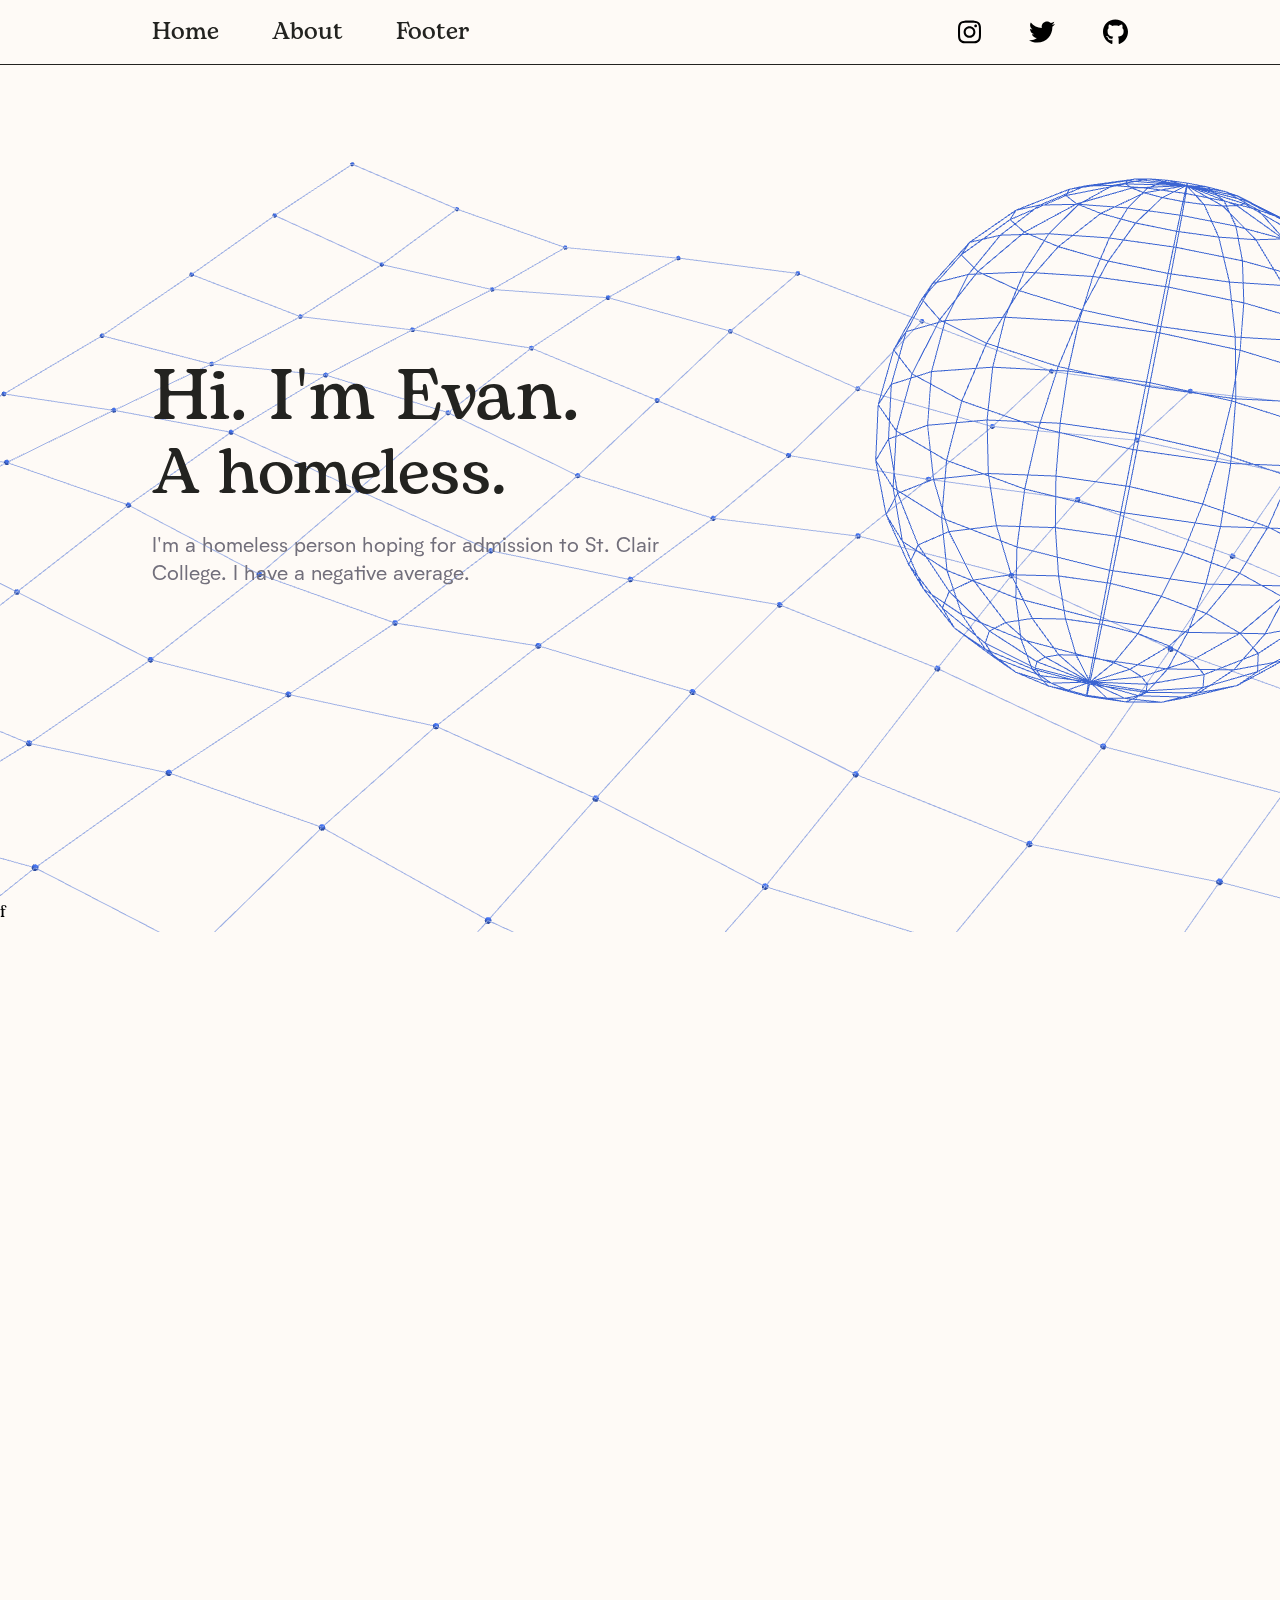
==== projects/portfolio/evan/index.html @ d8cfe243 "Organize files" ====
<!DOCTYPE html>
<html lang="en">
<head>
    <title>About Me</title>
    <meta name="viewport" content="width=device-width,initial-scale=1.0">
    <style>
        @font-face{
            font-family:"Bogart";
            src:url("./fonts/bogart.woff2");
        }
        *{
            font-family:"Bogart";
        }
        @font-face{
            font-family:"Biotif";
            src:url("./fonts/biotif.woff2");
        }
        body::-webkit-scrollbar{
            width:10px;
        }
        body::-webkit-scrollbar-track{
            background:#fefaf6;
        }
        body::-webkit-scrollbar-thumb{
            background-color:#232320;
            border-radius:6px;
            border:3px solid #fefaf6;
        }
        body{
            position:absolute;
            top:0;
            left:0;
            margin:0;
            padding:0;
            width:calc(100vw - (100vw - 100%));
            height:100vh;
            overflow-x:hidden;
            background-color:#fefaf6;
        }
        #nav{
            position:fixed;
            top:0;
            left:0;
            width:100%;
            height:64px;
            border-bottom:1px solid #232320;
            z-index:2147483647;
            backdrop-filter:blur(2px);
            display:flex;
            align-items:center;
            justify-content:center;
        }
        #links{
            width:min(80%,1080px);
            display:flex;
            justify-content:center;
            align-items:center;
        }
        #links div{
            width:50%;
        }
        #nav a{
            padding:24px;
            font-size:24px;
            text-decoration:none;
            color:#232320;
        }
        #social{
            display:flex;
            justify-content:right;
            align-items:center;
        }
        #social a{
            height:26px;
        }
        #social img{
            height:26px;
            cursor:pointer;
        }
        #hero{
            position:absolute;
            top:32px;
            left:0;
            width:100%;
            height:100%;
            display:flex;
            align-items:center;
            justify-content:center;
        }
        #container{
            width:min(80%,1080px);
            display:flex;
            align-items:center;
        }
        #intro{
            width:60%;
            padding:24px;
            box-sizing:border-box;
        }
        #hi{
            font-size:72px;
            line-height:80px;
            margin:0;
            color:#232320;
        }
        #role{
            font-size:64px;
            line-height:72px;
            margin:0;
            color:#232320;
        }
        #desc{
            font-size:20px;
            line-height:28px;
            font-family:"Biotif";
            color:#726f7b;
        }
        #about{
            position:absolute;
            top:100vh;
            left:0;
            width:100%;
            height:100vh;
        }
    </style>
    <script src="./js/three.min.js"></script>
    <script src="./js/vanta.globe.min.js"></script>
</head>
<body>
    <div id="nav">
        <div id="links">
            <div>
                <a href="#hero">Home</a>
                <a href="#about">About</a>
                <a href="#footer">Footer</a>
            </div>
            <div id="social">
                <a href="https://ddg.gg"><img src="./svg/instagram.svg"></a>
                <a href="https://ddg.gg"><img src="./svg/twitter.svg"></a>
                <a href="https://ddg.gg"><img src="./svg/github.svg"></a>
            </div>
        </div>
    </div>
    <div id="hero">
        <div id="container">
            <div id="intro">
                <p id="hi">Hi. I'm Evan.</p>
                <p id="role">A homeless.</p>
                <p id="desc">I'm a homeless person hoping for admission to St. Clair College. I have a negative average.</p>
            </div>
        </div>
    </div>
    <div id="about">
f
    </div>
    <script>
        VANTA.GLOBE({
            el:"#hero",
            mouseControls:false,
            touchControls:false,
            gyroControls:false,
            backgroundColor:0xfefaf6,
            color:0x3b64d2
        });
    </script>
</body>
</html>
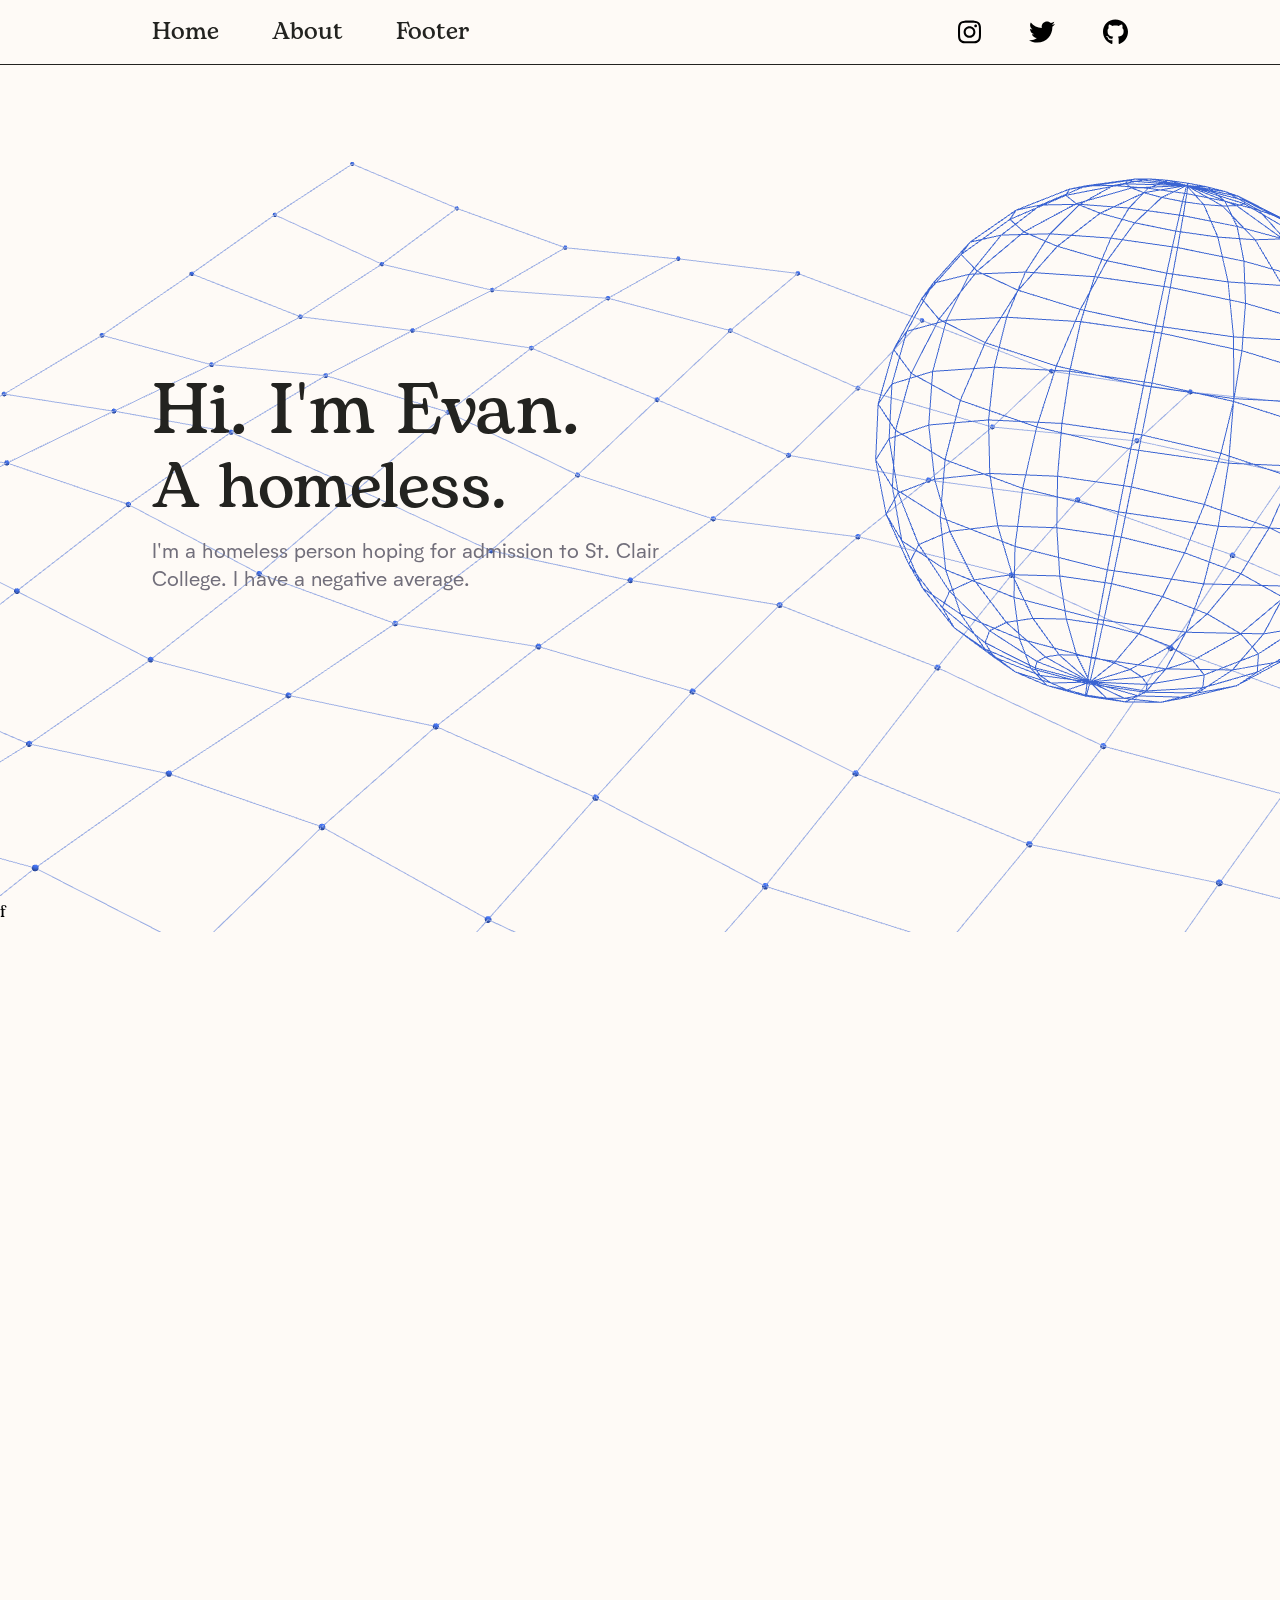
==== commit 85e2f71f: "Add responsiveness" ====
--- a/projects/portfolio/evan/index.html
+++ b/projects/portfolio/evan/index.html
@@ -10,6 +10,7 @@
         }
         *{
             font-family:"Bogart";
+            -webkit-tap-highlight-color:transparent;
         }
         @font-face{
             font-family:"Biotif";
@@ -112,6 +113,8 @@
         #desc{
             font-size:20px;
             line-height:28px;
+            margin:0;
+            margin-top:12px;
             font-family:"Biotif";
             color:#726f7b;
         }
@@ -121,6 +124,88 @@
             left:0;
             width:100%;
             height:100vh;
+        }
+        @media screen and (max-width:1080px){
+            #nav a{
+                padding:20px;
+                font-size:20px;
+            }
+            #social a{
+                height:22px;
+            }
+            #social img{
+                height:22px;
+            }
+            #hi{
+                font-size:52px;
+                line-height:60px;
+            }
+            #role{
+                font-size:40px;
+                line-height:48px;
+            }
+            #desc{
+                font-size:15px;
+                line-height:23px;
+                margin-top:6px;
+            }
+        }
+        @media screen and (max-width:820px){
+            #nav a{
+                padding:16px;
+                font-size:16px;
+            }
+            #social a{
+                height:18px;
+            }
+            #social img{
+                height:18px;
+            }
+            #intro{
+                width:80%;
+            }
+        }
+        @media screen and (max-width:620px){
+            #container{
+                width:calc(100% - 32px);
+            }
+            #links > div:first-child{
+                display:none;
+            }
+            #links{
+                display:block;
+                width:100%;
+            }
+            #social{
+                width:100% !important;
+                padding-right:16px;
+                box-sizing:border-box;
+            }
+            #social a{
+                height:18px;
+            }
+            #social img{
+                height:18px;
+            }
+            #intro{
+                width:100%;
+            }
+            #desc{
+                width:75%;
+            }
+            #hi{
+                font-size:44px;
+                line-height:52px;
+            }
+            #role{
+                font-size:34px;
+                line-height:42px;
+            }
+            #desc{
+                font-size:14px;
+                line-height:22px;
+                margin-top:4px;
+            }
         }
     </style>
     <script src="./js/three.min.js"></script>
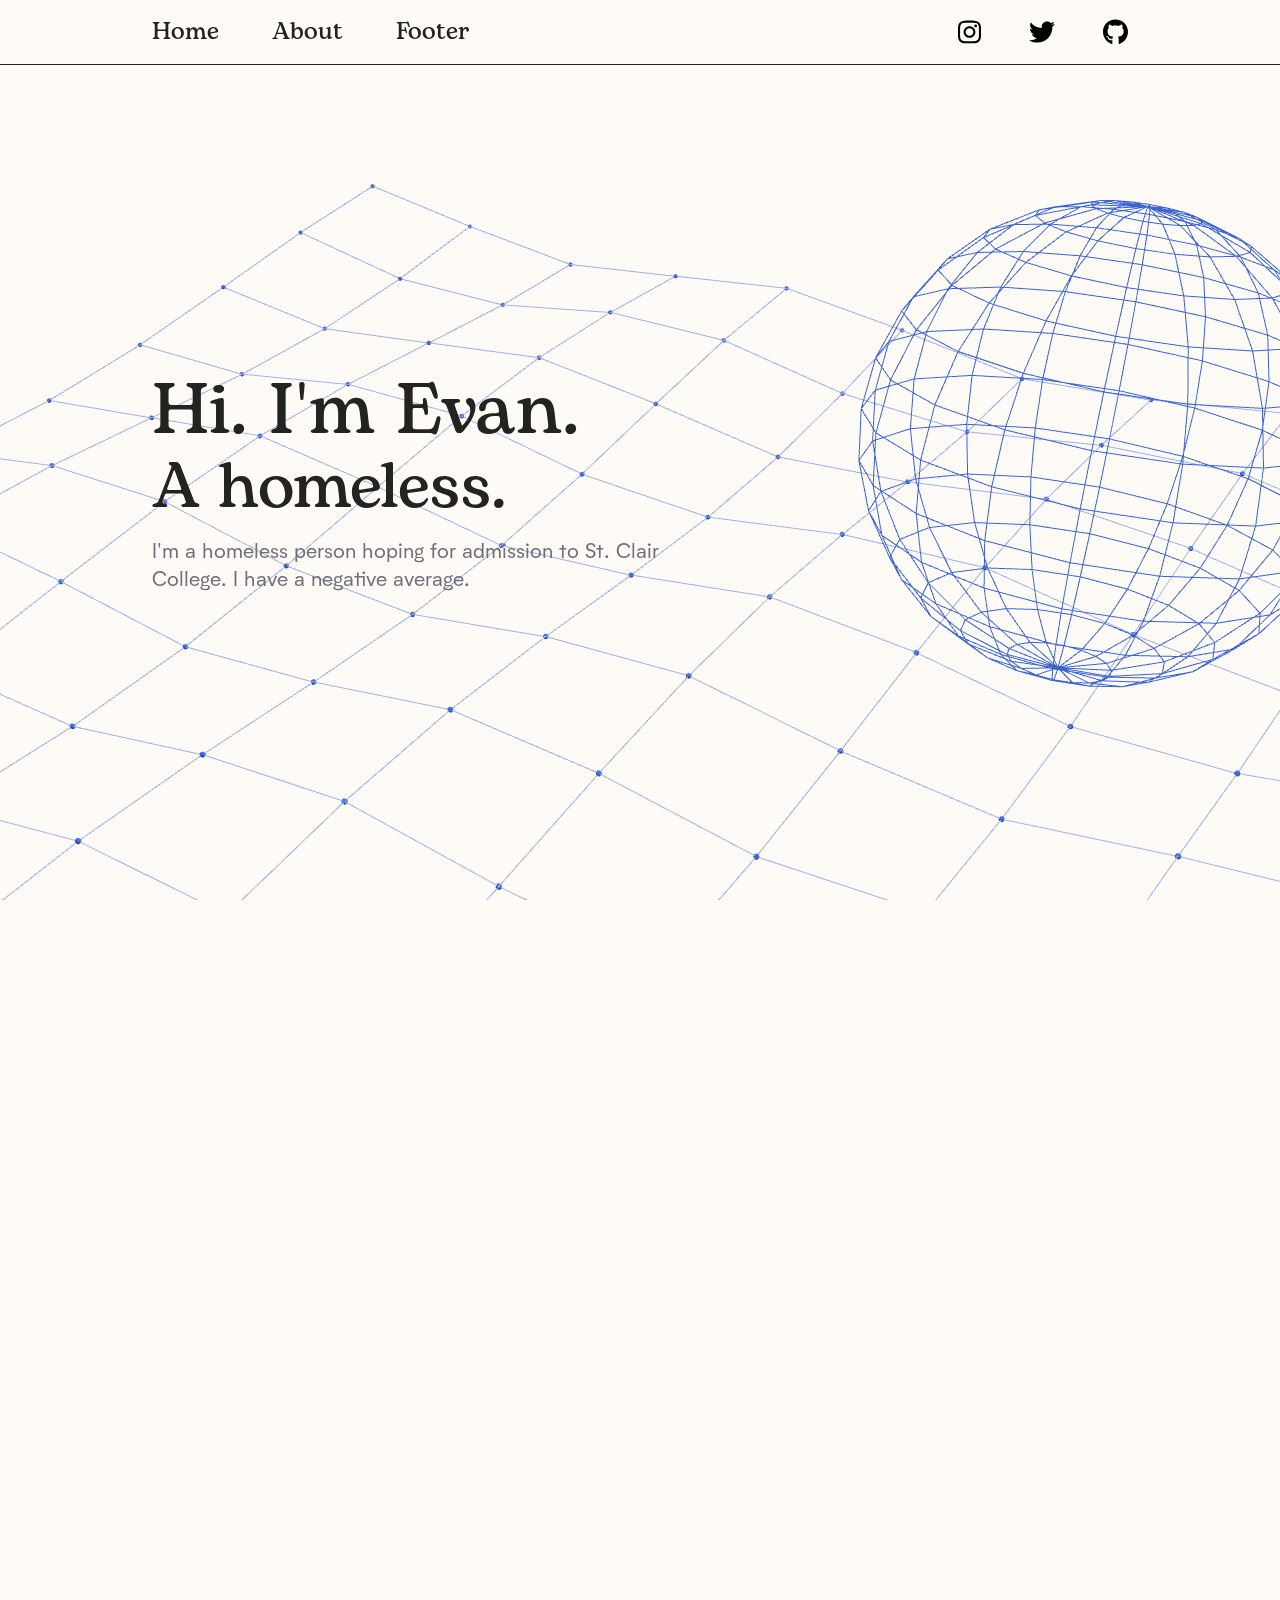
==== commit 84b4bfd4: "Add AOS, fix positioning" ====
--- a/projects/portfolio/evan/index.html
+++ b/projects/portfolio/evan/index.html
@@ -2,7 +2,10 @@
 <html lang="en">
 <head>
     <title>About Me</title>
-    <meta name="viewport" content="width=device-width,initial-scale=1.0">
+    <meta charset="UTF-8">
+	<meta name="viewport" content="width=device-width,initial-scale=1.0">
+	<meta http-equiv="X-UA-Compatible" content="IE=Edge">
+    <link rel="stylesheet" href="./css/aos.min.css">
     <style>
         @font-face{
             font-family:"Bogart";
@@ -46,7 +49,7 @@
             height:64px;
             border-bottom:1px solid #232320;
             z-index:2147483647;
-            backdrop-filter:blur(2px);
+            backdrop-filter:blur(3px);
             display:flex;
             align-items:center;
             justify-content:center;
@@ -80,10 +83,10 @@
         }
         #hero{
             position:absolute;
-            top:32px;
+            top:64px;
             left:0;
             width:100%;
-            height:100%;
+            height:calc(100% - 64px);
             display:flex;
             align-items:center;
             justify-content:center;
@@ -210,9 +213,10 @@
     </style>
     <script src="./js/three.min.js"></script>
     <script src="./js/vanta.globe.min.js"></script>
+    <script src="./js/aos.min.js"></script>
 </head>
 <body>
-    <div id="nav">
+    <div id="nav" data-aos="zoom-out" data-aos-duration="800">
         <div id="links">
             <div>
                 <a href="#hero">Home</a>
@@ -226,7 +230,7 @@
             </div>
         </div>
     </div>
-    <div id="hero">
+    <div id="hero" data-aos="zoom-out" data-aos-duration="800">
         <div id="container">
             <div id="intro">
                 <p id="hi">Hi. I'm Evan.</p>
@@ -235,10 +239,12 @@
             </div>
         </div>
     </div>
-    <div id="about">
-f
+    <div id="about" data-aos="fade-up" data-aos-duration="800">
+ffasfsdfadfadsf
     </div>
     <script>
+        "use strict";
+        
         VANTA.GLOBE({
             el:"#hero",
             mouseControls:false,
@@ -247,6 +253,16 @@
             backgroundColor:0xfefaf6,
             color:0x3b64d2
         });
+        AOS.init();
+
+        document.querySelectorAll('a[href^="#"]').forEach(anchor=>{
+            anchor.addEventListener("click",e=>{
+                e.preventDefault();
+                document.querySelector(this.getAttribute("href")).scrollIntoView({
+                    behavior:"smooth"
+                });
+            });
+        });
     </script>
 </body>
 </html>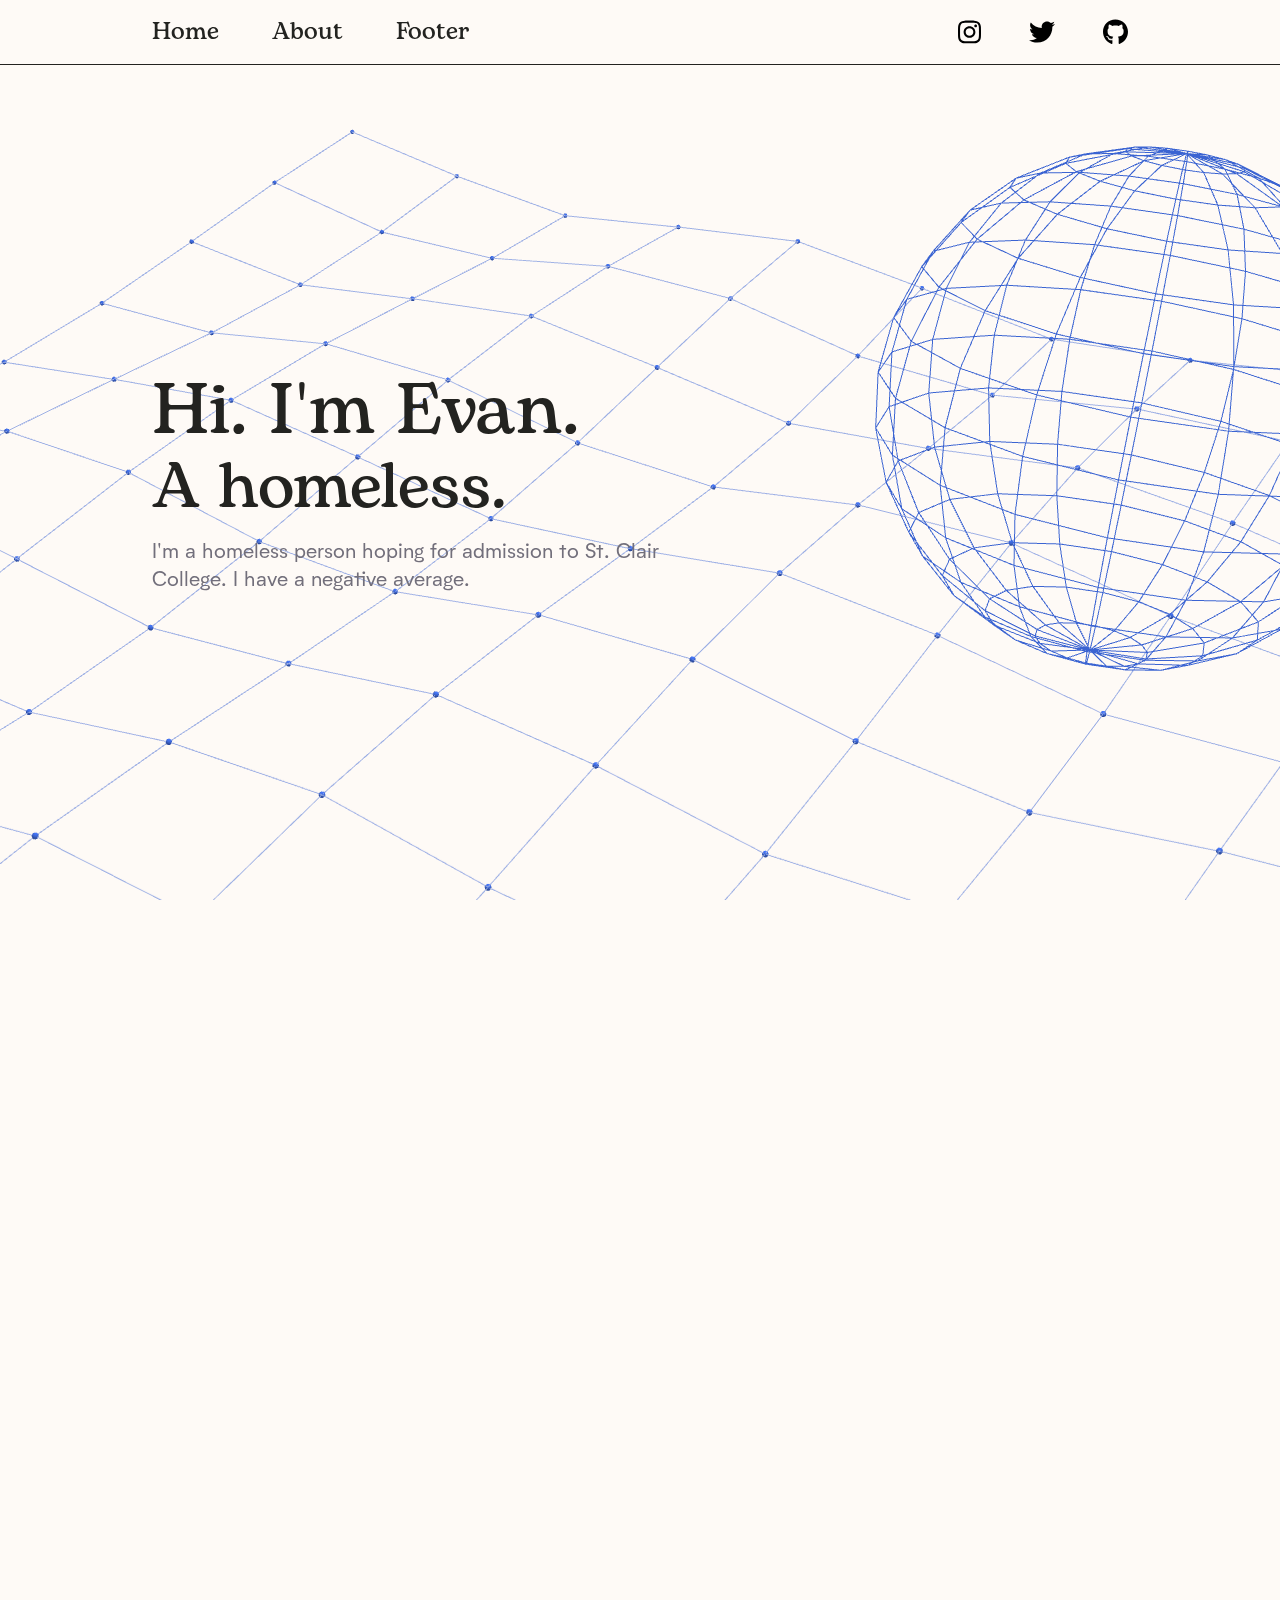
==== commit fcf97177: "Fixes" ====
--- a/projects/portfolio/evan/index.html
+++ b/projects/portfolio/evan/index.html
@@ -41,6 +41,13 @@
             overflow-x:hidden;
             background-color:#fefaf6;
         }
+        a{
+            filter:invert(0);
+            transition:filter .2s;
+        }
+        a:hover{
+            filter:invert(50%);
+        }
         #nav{
             position:fixed;
             top:0;
@@ -83,7 +90,8 @@
         }
         #hero{
             position:absolute;
-            top:64px;
+            top:0;
+            padding-top:64px;
             left:0;
             width:100%;
             height:calc(100% - 64px);
@@ -256,7 +264,7 @@
         AOS.init();
 
         document.querySelectorAll('a[href^="#"]').forEach(anchor=>{
-            anchor.addEventListener("click",e=>{
+            anchor.addEventListener("click",function(e){
                 e.preventDefault();
                 document.querySelector(this.getAttribute("href")).scrollIntoView({
                     behavior:"smooth"
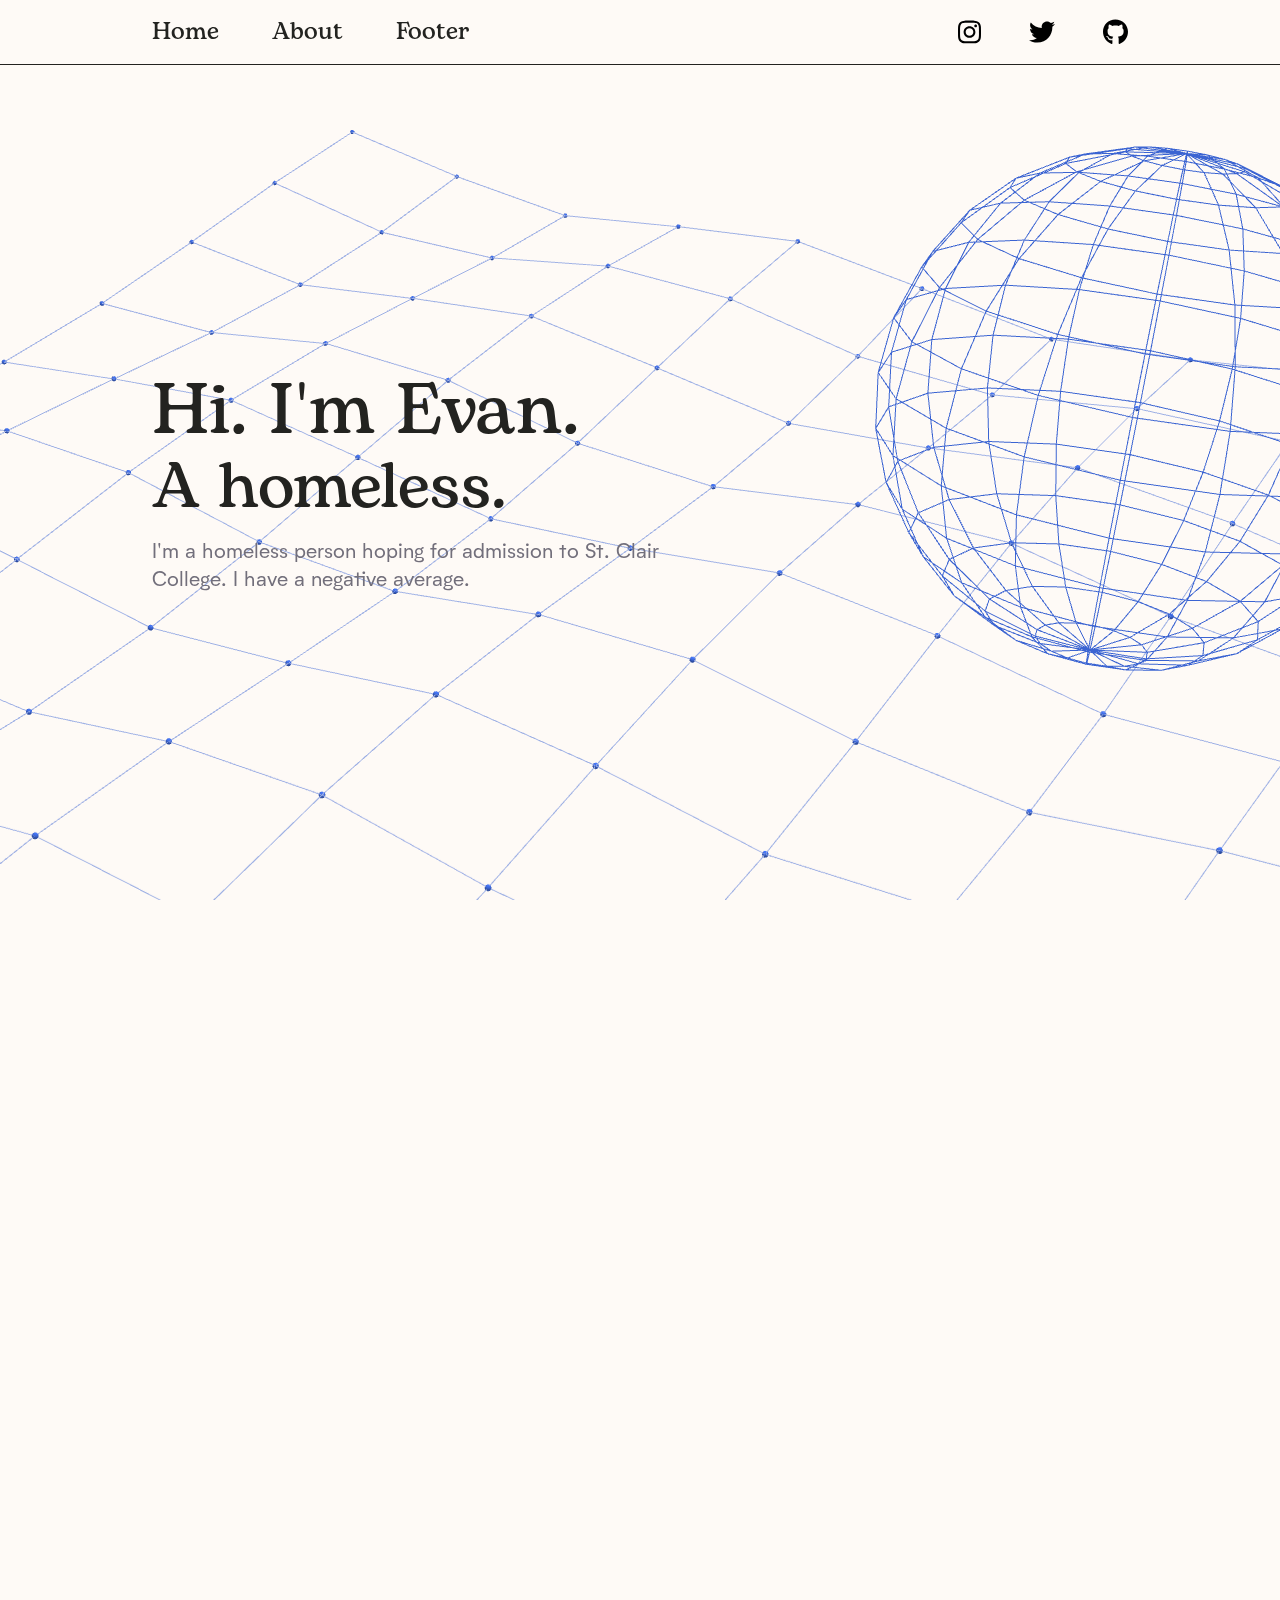
==== commit dbdc3513: "Add about section" ====
--- a/projects/portfolio/evan/index.html
+++ b/projects/portfolio/evan/index.html
@@ -99,7 +99,7 @@
             align-items:center;
             justify-content:center;
         }
-        #container{
+        .container{
             width:min(80%,1080px);
             display:flex;
             align-items:center;
@@ -115,13 +115,13 @@
             margin:0;
             color:#232320;
         }
-        #role{
+        #role,#aboutme h1{
             font-size:64px;
             line-height:72px;
             margin:0;
             color:#232320;
         }
-        #desc{
+        #desc,#aboutme p{
             font-size:20px;
             line-height:28px;
             margin:0;
@@ -131,10 +131,27 @@
         }
         #about{
             position:absolute;
-            top:100vh;
+            top:calc(100vh + 64px);
             left:0;
             width:100%;
-            height:100vh;
+            height:calc(100vh - 64px);
+            display:flex;
+            justify-content:center;
+        }
+        #pfp{
+            width:50%;
+            padding:24px;
+            box-sizing:border-box;
+        }
+        #pfp img{
+            width:min(100%,80vh);
+            height:auto;
+            border-radius:24px;
+            box-shadow:0 0 64px #838380;
+        }
+        #aboutme{
+            padding:24px;
+            box-sizing:border-box;
         }
         @media screen and (max-width:1080px){
             #nav a{
@@ -151,14 +168,31 @@
                 font-size:52px;
                 line-height:60px;
             }
-            #role{
+            #role,#aboutme h1{
                 font-size:40px;
                 line-height:48px;
             }
-            #desc{
+            #desc,#aboutme p{
                 font-size:15px;
                 line-height:23px;
                 margin-top:6px;
+            }
+        }
+        @media screen and (max-width:960px){
+            #profile{
+                display:block;
+            }
+            #pfp{
+                width:100% !important;
+                height:min(100vw,460px) !important;
+            }
+            #pfp img{
+                width:100% !important;
+                height:100% !important;
+                object-fit:cover;
+            }
+            #about{
+                height:fit-content;
             }
         }
         @media screen and (max-width:820px){
@@ -208,11 +242,11 @@
                 font-size:44px;
                 line-height:52px;
             }
-            #role{
+            #role,#aboutme h1{
                 font-size:34px;
                 line-height:42px;
             }
-            #desc{
+            #desc,#aboutme p{
                 font-size:14px;
                 line-height:22px;
                 margin-top:4px;
@@ -239,7 +273,7 @@
         </div>
     </div>
     <div id="hero" data-aos="zoom-out" data-aos-duration="800">
-        <div id="container">
+        <div class="container">
             <div id="intro">
                 <p id="hi">Hi. I'm Evan.</p>
                 <p id="role">A homeless.</p>
@@ -248,8 +282,20 @@
         </div>
     </div>
     <div id="about" data-aos="fade-up" data-aos-duration="800">
-ffasfsdfadfadsf
+        <div id="profile" class="container">
+            <div id="pfp">
+                <img src="https://www.seanhalpin.design/images/info/me@2x.png">
+            </div>
+            <div id="aboutme">
+                <h1>I'm homeless.</h1>
+                <p>lorem lorem loremlorem lorem loremlorem lorem loremlorem lorem loremlorem lorem loremlorem</p>
+            </div>
+        </div>
+        <div id="footer">
+            <h1>f</h1>
+        </div>
     </div>
+    
     <script>
         "use strict";
         
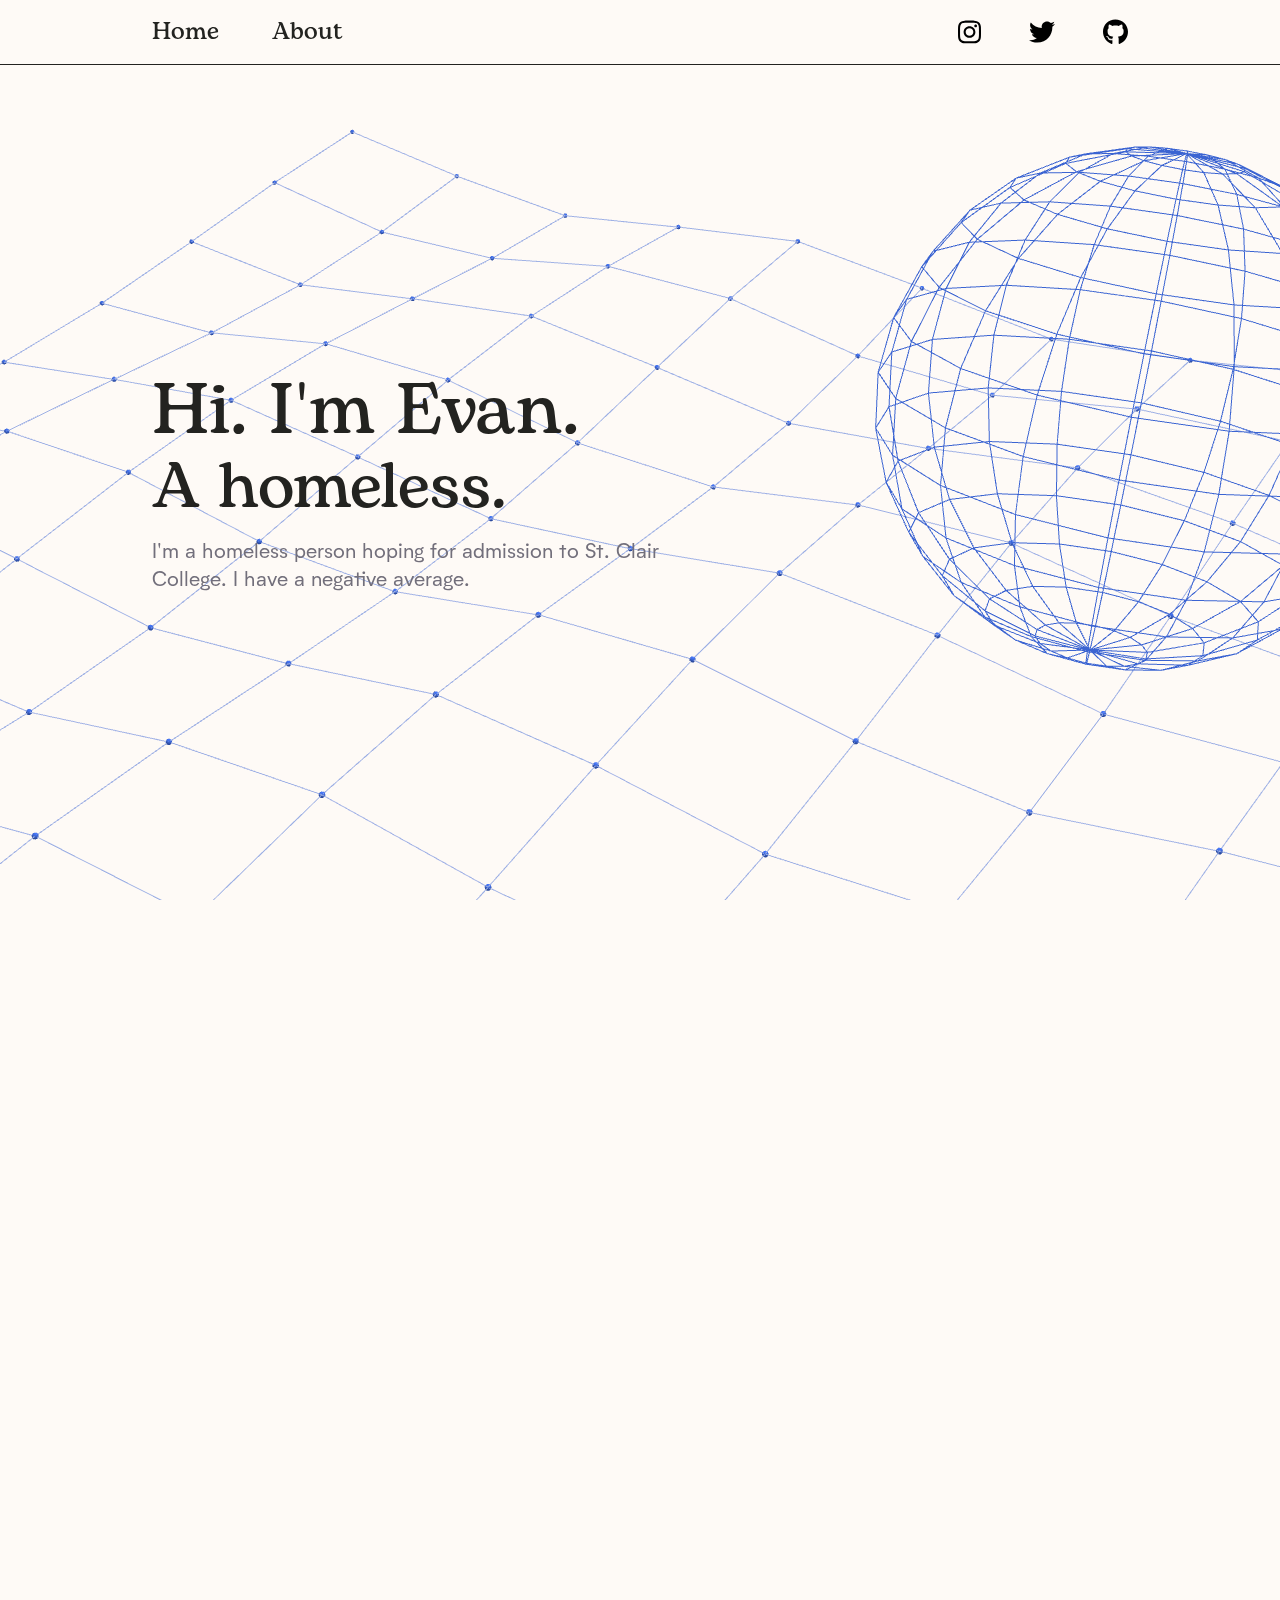
==== commit 64067129: "Add footer" ====
--- a/projects/portfolio/evan/index.html
+++ b/projects/portfolio/evan/index.html
@@ -153,6 +153,24 @@
             padding:24px;
             box-sizing:border-box;
         }
+        #footer{
+            position:absolute;
+            top:calc(100vh - 64px);
+            left:calc((100% - min(80%,1080px)) / 2);
+            width:min(80%,1080px);
+            height:64px;
+            background-color:#232320;
+            color:#fefaf6;
+            border-radius:16px;
+            padding:16px;
+            box-sizing:border-box;
+        }
+        #footer p{
+            line-height:32px;
+            font-size:24px;
+            margin:0;
+            text-align:center;
+        }
         @media screen and (max-width:1080px){
             #nav a{
                 padding:20px;
@@ -194,6 +212,11 @@
             #about{
                 height:fit-content;
             }
+            #footer{
+                position:unset;
+                margin-top:64px;
+                width:100%;
+            }
         }
         @media screen and (max-width:820px){
             #nav a{
@@ -209,10 +232,13 @@
             #intro{
                 width:80%;
             }
+            #footer p{
+                font-size:20px;
+            }
         }
         @media screen and (max-width:620px){
-            #container{
-                width:calc(100% - 32px);
+            .container{
+                width:calc(100%);
             }
             #links > div:first-child{
                 display:none;
@@ -250,6 +276,9 @@
                 font-size:14px;
                 line-height:22px;
                 margin-top:4px;
+            }
+            #footer{
+                border-radius:0;
             }
         }
     </style>
@@ -263,7 +292,6 @@
             <div>
                 <a href="#hero">Home</a>
                 <a href="#about">About</a>
-                <a href="#footer">Footer</a>
             </div>
             <div id="social">
                 <a href="https://ddg.gg"><img src="./svg/instagram.svg"></a>
@@ -288,14 +316,14 @@
             </div>
             <div id="aboutme">
                 <h1>I'm homeless.</h1>
-                <p>lorem lorem loremlorem lorem loremlorem lorem loremlorem lorem loremlorem lorem loremlorem</p>
-            </div>
-        </div>
-        <div id="footer">
-            <h1>f</h1>
+                <p>I'm failing in Math and English. My marks are exponential decay.</p>
+                <p>I hope to go to University of Windsor.</p>
+            </div>
+            <div id="footer">
+                <p>Designed by Evan Su.</p>
+            </div>
         </div>
     </div>
-    
     <script>
         "use strict";
         
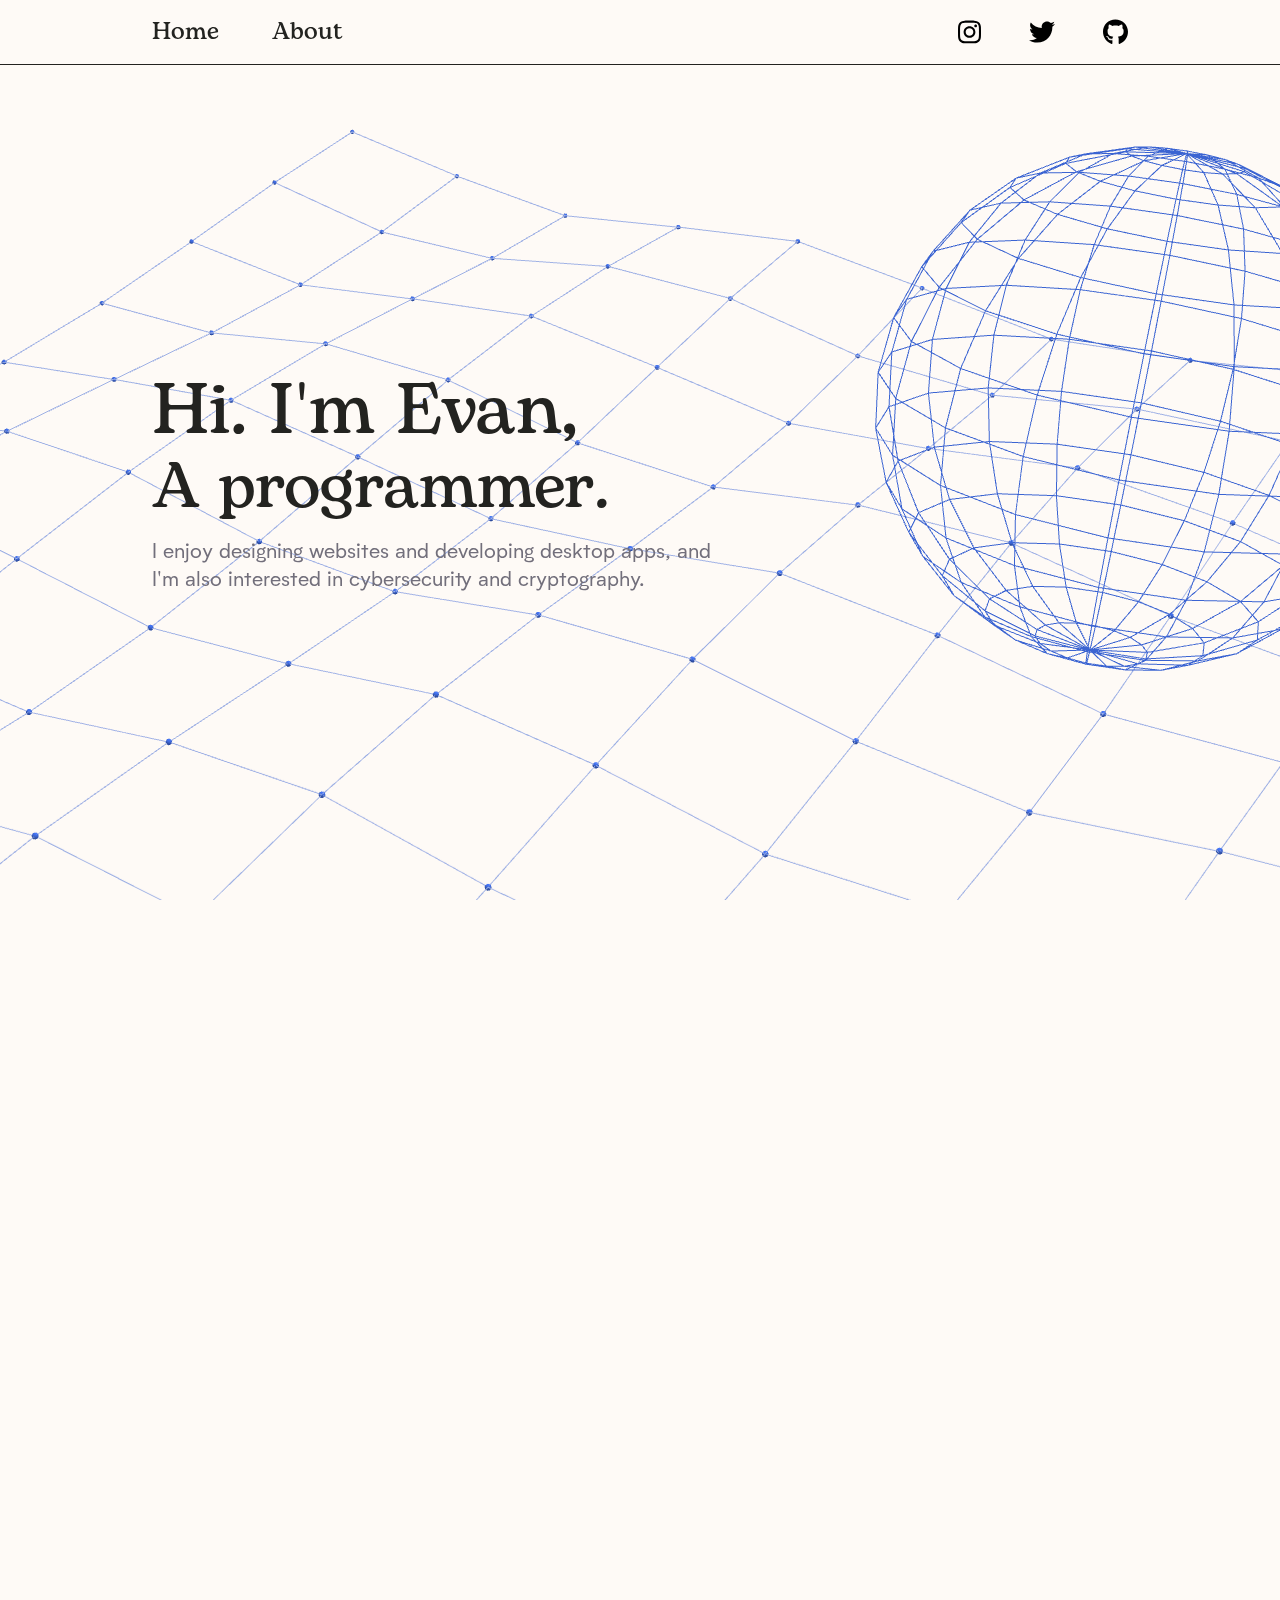
==== commit 7ea299d6: "Replace image and descriptions" ====
--- a/projects/portfolio/evan/index.html
+++ b/projects/portfolio/evan/index.html
@@ -1,6 +1,7 @@
 <!DOCTYPE html>
 <html lang="en">
 <head>
+    <!-- Inspired by https://www.seanhalpin.design/ -->
     <title>About Me</title>
     <meta charset="UTF-8">
 	<meta name="viewport" content="width=device-width,initial-scale=1.0">
@@ -139,7 +140,7 @@
             justify-content:center;
         }
         #pfp{
-            width:50%;
+            width:40%;
             padding:24px;
             box-sizing:border-box;
         }
@@ -148,9 +149,11 @@
             height:auto;
             border-radius:24px;
             box-shadow:0 0 64px #838380;
+            filter:grayscale(100%) sepia(15%);
         }
         #aboutme{
-            padding:24px;
+            width:60%;
+            padding:32px;
             box-sizing:border-box;
         }
         #footer{
@@ -171,6 +174,12 @@
             margin:0;
             text-align:center;
         }
+        #spacer{
+            position:absolute;
+            top:100vh;
+            width:100%;
+            height:48px;
+        }
         @media screen and (max-width:1080px){
             #nav a{
                 padding:20px;
@@ -195,6 +204,9 @@
                 line-height:23px;
                 margin-top:6px;
             }
+            #aboutme{
+                padding:24px;
+            }
         }
         @media screen and (max-width:960px){
             #profile{
@@ -212,11 +224,17 @@
             #about{
                 height:fit-content;
             }
+            #aboutme{
+                width:100% !important;
+            }
             #footer{
                 position:unset;
                 margin-top:64px;
                 width:100%;
             }
+            #spacer{
+                position:unset;
+            }
         }
         @media screen and (max-width:820px){
             #nav a{
@@ -279,6 +297,9 @@
             }
             #footer{
                 border-radius:0;
+            }
+            #spacer{
+                display:none;
             }
         }
     </style>
@@ -303,25 +324,27 @@
     <div id="hero" data-aos="zoom-out" data-aos-duration="800">
         <div class="container">
             <div id="intro">
-                <p id="hi">Hi. I'm Evan.</p>
-                <p id="role">A homeless.</p>
-                <p id="desc">I'm a homeless person hoping for admission to St. Clair College. I have a negative average.</p>
+                <p id="hi">Hi. I'm Evan,</p>
+                <p id="role">A programmer.</p>
+                <p id="desc">I enjoy designing websites and developing desktop apps, and I'm also interested in cybersecurity and cryptography.</p>
             </div>
         </div>
     </div>
     <div id="about" data-aos="fade-up" data-aos-duration="800">
         <div id="profile" class="container">
             <div id="pfp">
-                <img src="https://www.seanhalpin.design/images/info/me@2x.png">
+                <img src="./images/gopher.jpg">
             </div>
             <div id="aboutme">
-                <h1>I'm homeless.</h1>
-                <p>I'm failing in Math and English. My marks are exponential decay.</p>
-                <p>I hope to go to University of Windsor.</p>
+                <h1>About me.</h1>
+                <p>I'm a 12th grade high school student in Ontario, Canada, attending Vincent Massey Secondary School.</p>
+                <p>I like to code, and I'm familiar with HTML, CSS, JS, Python, Go, Java, and C++. During my spare time, I enjoy learning about cryptography and developing security software.</p>
+                <p>Outside of school, I enjoying eating, sleeping, playing the piano, and annoying my little brother. I also like to solve Rubik's cubes, do math, and memorize Pi.</p>
             </div>
             <div id="footer">
                 <p>Designed by Evan Su.</p>
             </div>
+            <div id="spacer"></div>
         </div>
     </div>
     <script>
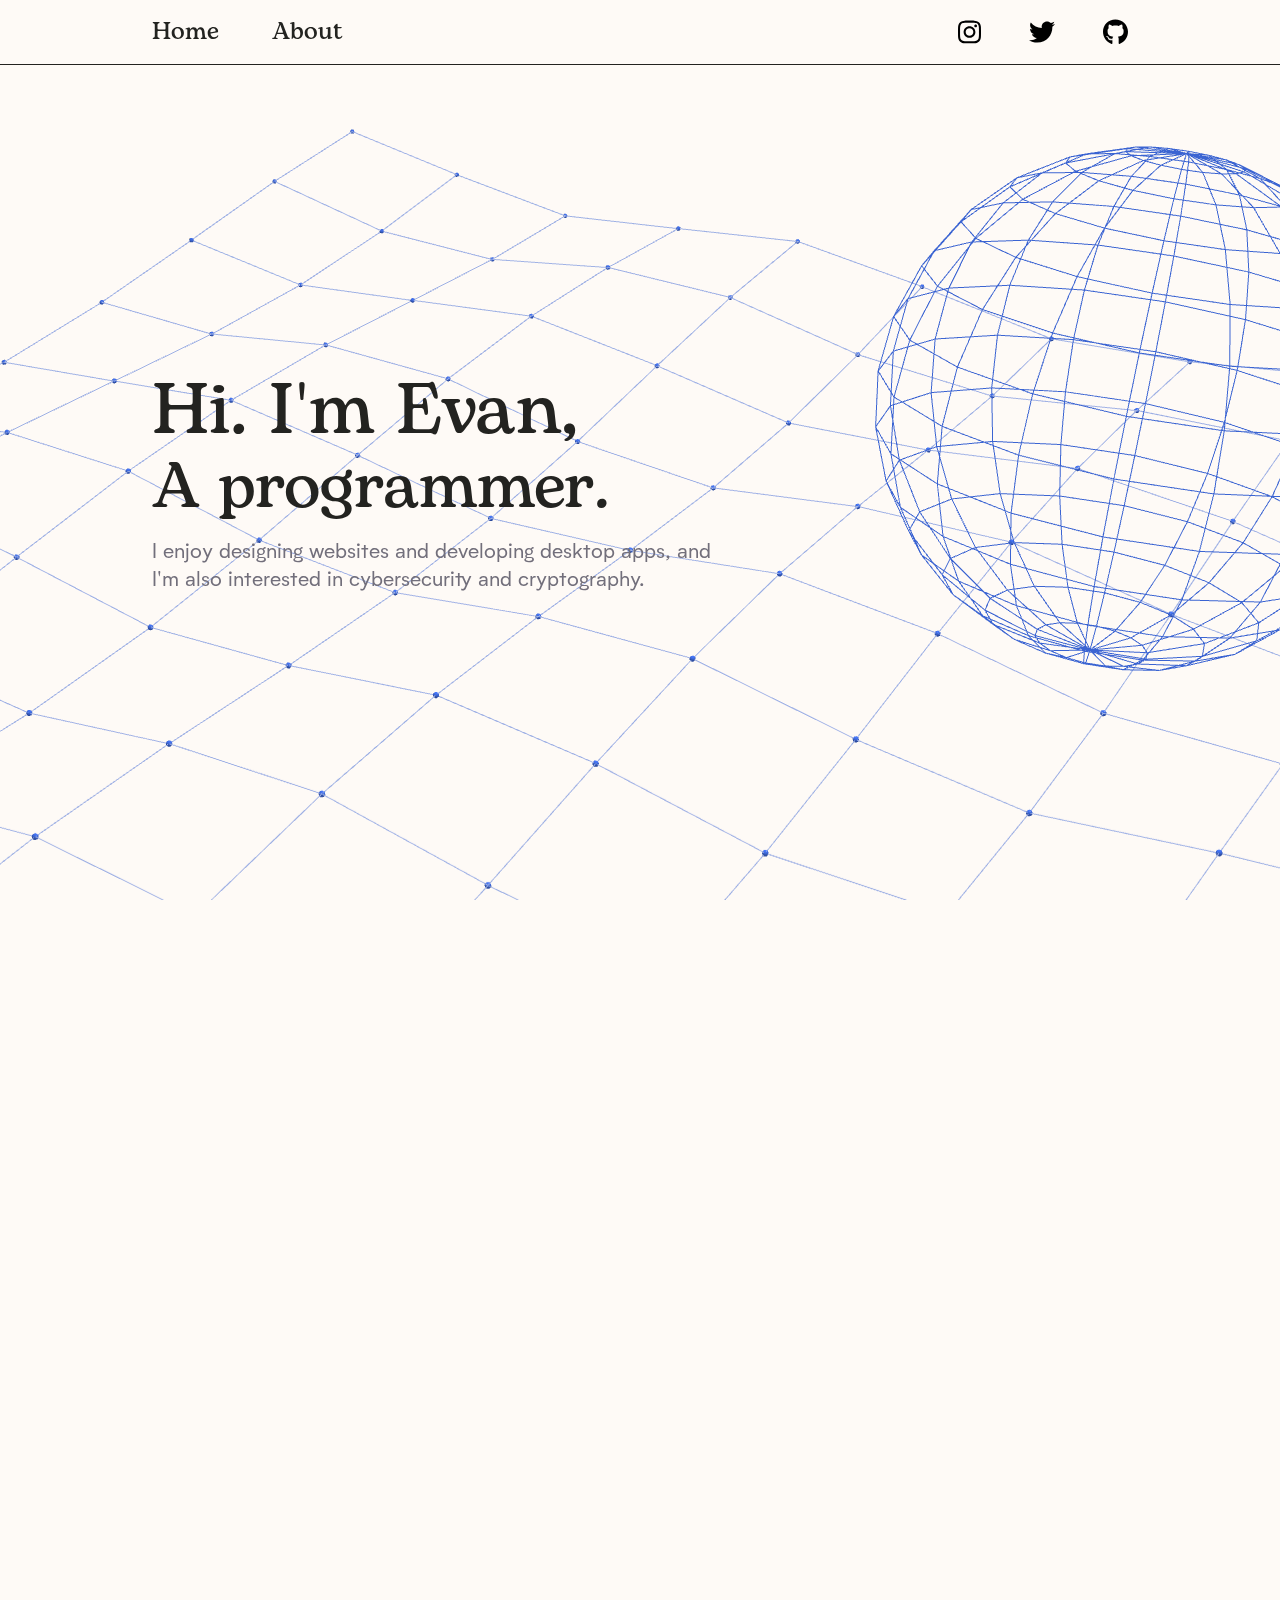
==== commit ea1fbace: "Add favicon" ====
--- a/projects/portfolio/evan/index.html
+++ b/projects/portfolio/evan/index.html
@@ -6,6 +6,7 @@
     <meta charset="UTF-8">
 	<meta name="viewport" content="width=device-width,initial-scale=1.0">
 	<meta http-equiv="X-UA-Compatible" content="IE=Edge">
+    <link rel="icon" type="image/jpg" href="./images/gopher.jpg">
     <link rel="stylesheet" href="./css/aos.min.css">
     <style>
         @font-face{
